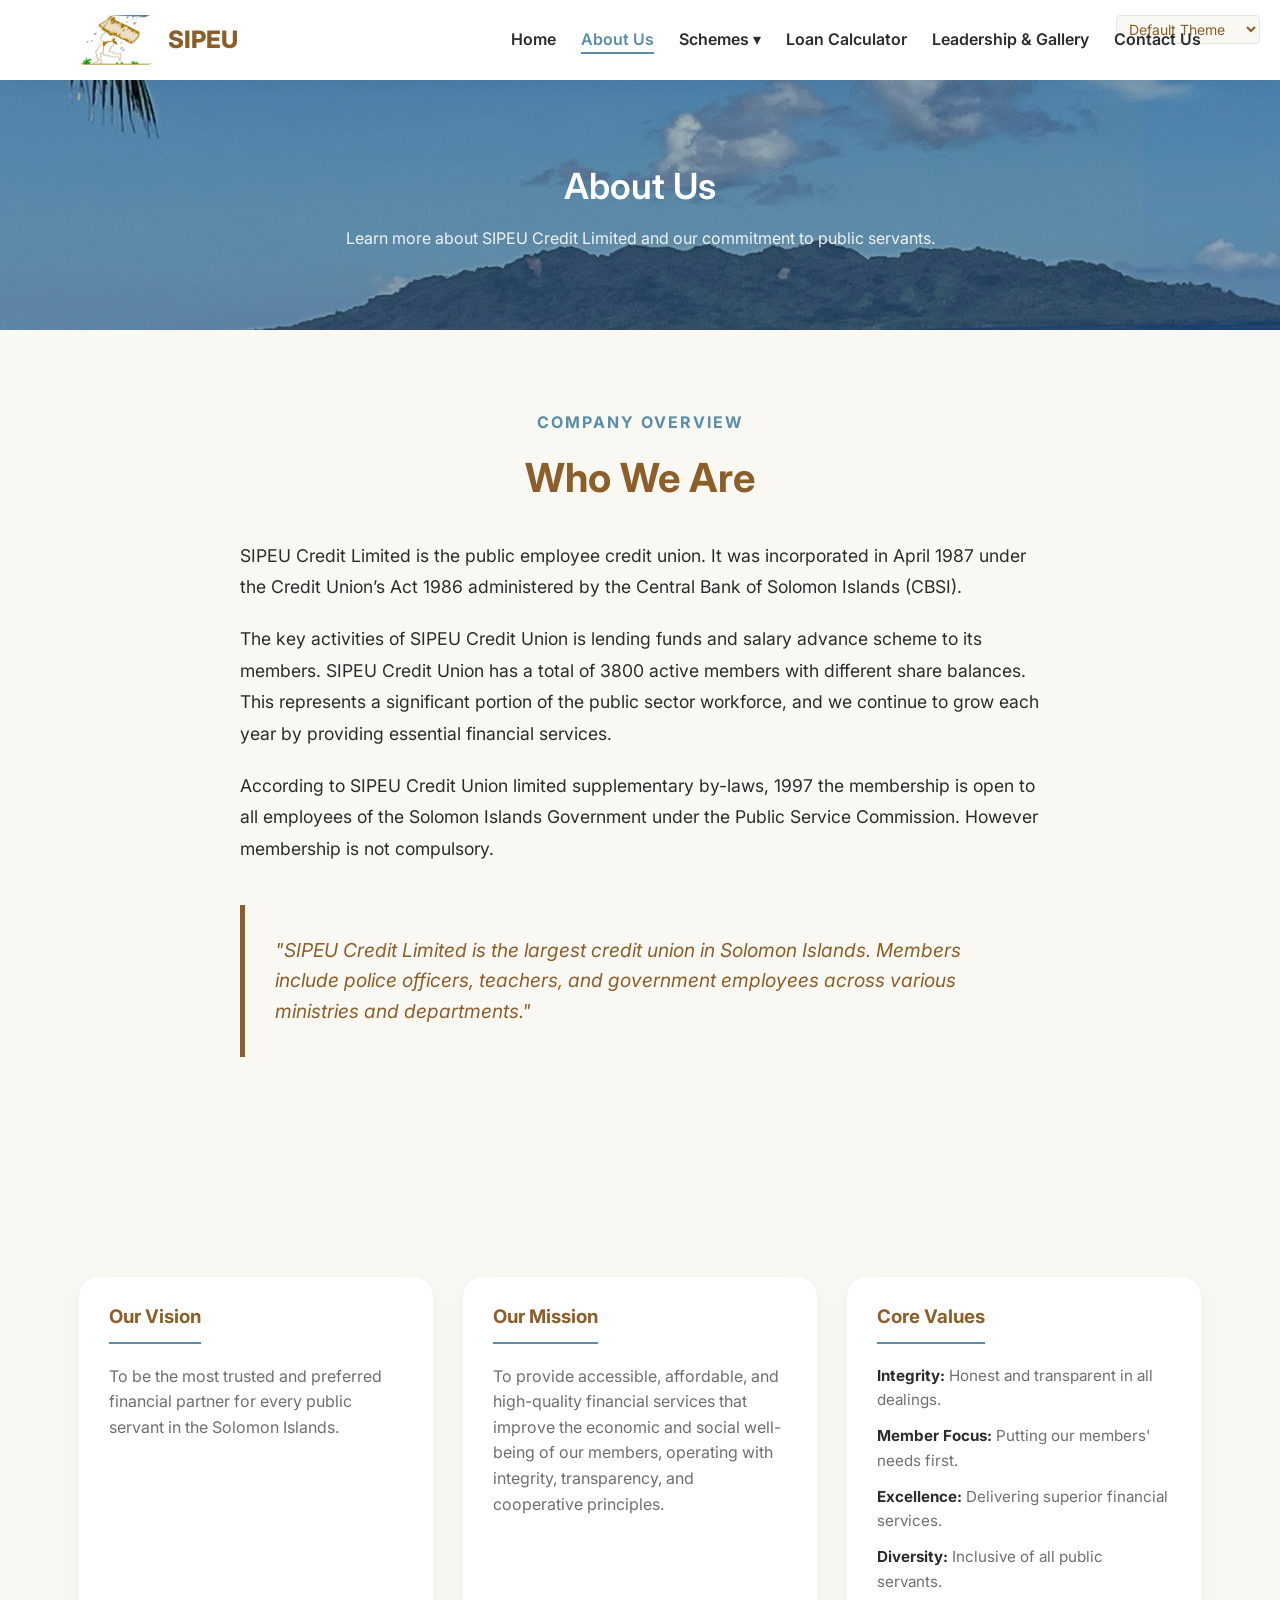
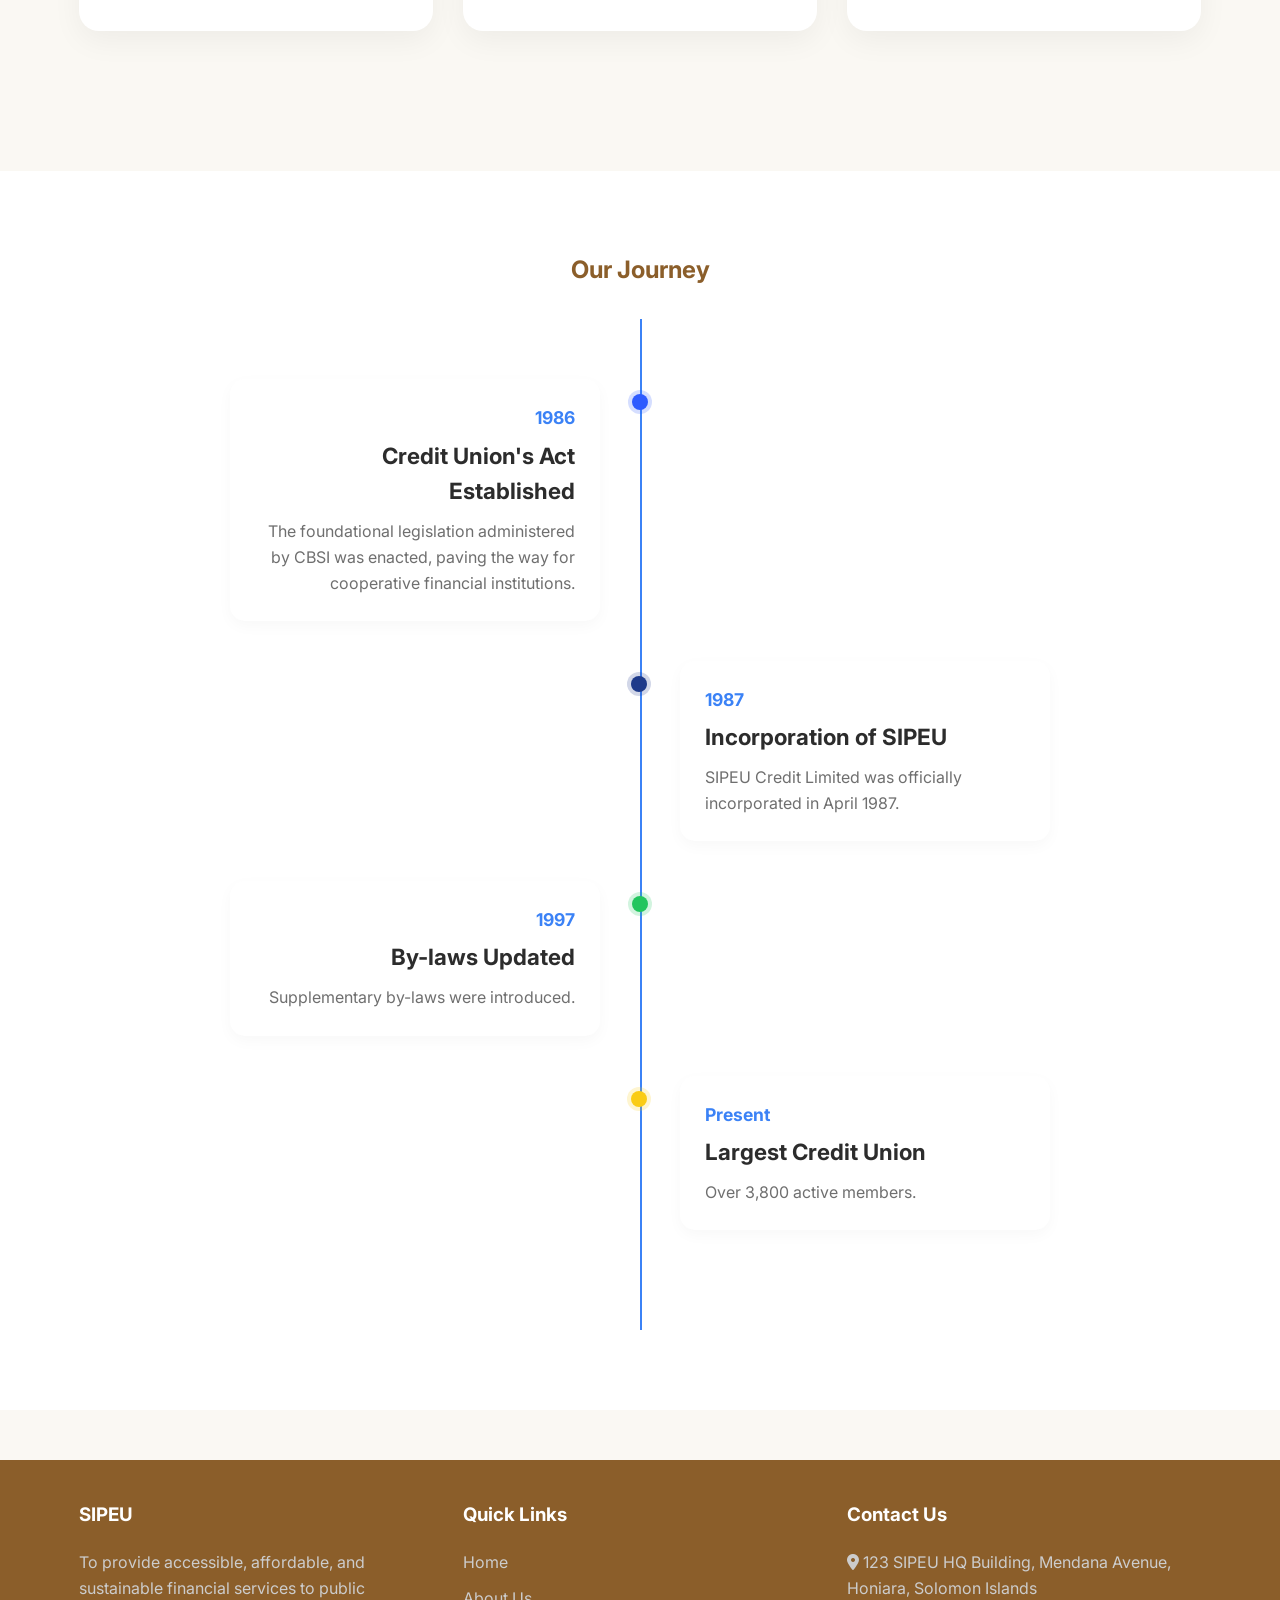
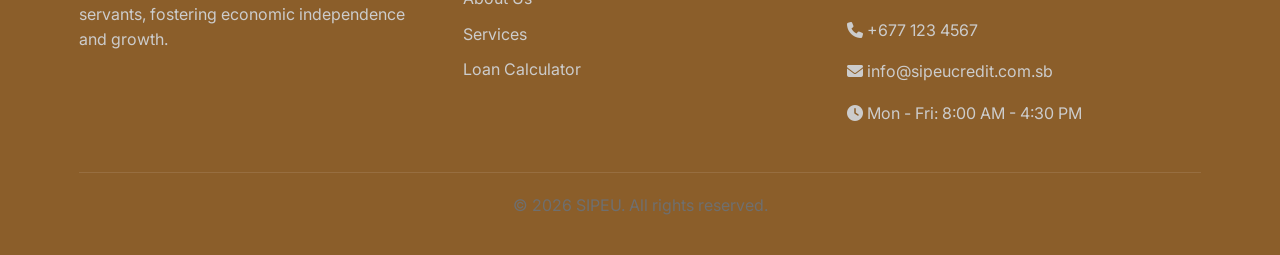
==== about.html @ 35c2a5b4 "Add files via upload" ====
<!DOCTYPE html>
<html lang="en">
<head>
    <meta charset="UTF-8">
    <meta name="viewport" content="width=device-width, initial-scale=1.0">
    <title>SIPEU</title>
    <!-- Google Fonts -->
    <link rel="preconnect" href="https://fonts.googleapis.com">
    <link rel="preconnect" href="https://fonts.gstatic.com" crossorigin>
    <link href="https://fonts.googleapis.com/css2?family=Inter:wght@400;600;800&display=swap" rel="stylesheet">
    <!-- Main CSS -->
    <link rel="stylesheet" href="assets/style.css">
    
    <!-- Theme Configuration Override -->
    <style>
        :root {
            --primary-color: #8B5E2A;
            --secondary-color: #5A8DA8;
            --bg-color: #FAF8F3;
            --white: #FFFFFF;
            --text-color: #2C2C2C;
            --light-text: #6F6F6F;
            --border-color: #E5E5E5;
            
            --success: #22C55E;
            --warning: #FACC15;
            --info: #3B82F6;
        }
    </style>
    <script>
        const themes = {
            default: {
                "--primary-color": "#8B5E2A",
                "--secondary-color": "#5A8DA8"
            },
            blue: { "--primary-color": "#1E3A8A", "--secondary-color": "#3B82F6" },
            green: { "--primary-color": "#2E7D32", "--secondary-color": "#66BB6A" },
            gold: { "--primary-color": "#C9A227", "--secondary-color": "#E5C158" },
            ocean: { "--primary-color": "#0EA5E9", "--secondary-color": "#38BDF8" }
        };

        function applyTheme(themeName) {
            if (!themes[themeName]) return;
            const theme = themes[themeName];
            Object.keys(theme).forEach(key => {
                document.documentElement.style.setProperty(key, theme[key]);
            });
            localStorage.setItem("sipeu_theme", themeName);
        }

        // Fast synchronous check to prevent FOUC (flash of unstyled content)
        const savedTheme = localStorage.getItem("sipeu_theme");
        if (savedTheme && themes[savedTheme]) {
            applyTheme(savedTheme);
        }
        
        // Sync both dropdown menu selections when DOM loads
        document.addEventListener("DOMContentLoaded", () => {
            document.querySelectorAll(".theme-select").forEach(select => {
                if (savedTheme) select.value = savedTheme;
            });
        });
    </script>
    
    <!-- FontAwesome for Icons -->
    <link rel="stylesheet" href="https://cdnjs.cloudflare.com/ajax/libs/font-awesome/6.4.0/css/all.min.css">
</head>
<body oncontextmenu="return false;">

<nav class="navbar">
    <div class="container">
        <!-- Desktop Theme Switcher -->
        <div class="theme-desktop">
            <select class="theme-select" onchange="applyTheme(this.value)" style="border: 1px solid var(--border-color); background: var(--bg-color); color: var(--primary-color); padding: 4px 8px; border-radius: 4px; font-size: 14px; cursor: pointer; outline: none;">
                <option value="default">Default Theme</option>
                <option value="blue">Corporate Blue</option>
                <option value="green">Nature Premium</option>
                <option value="gold">Premium Gold</option>
                <option value="ocean">Ocean Clean</option>
            </select>
        </div>

        <a href="index.html" class="nav-brand">
            <img src="assets/logo.png" alt="Logo">
            <span>SIPEU</span>
        </a>
        
        <ul class="nav-links">
            <li><a href="index.html" class="">Home</a></li>
            <li><a href="about.html" class="active">About Us</a></li>
            <li class="dropdown">
                <a href="#" class="">Schemes ▾</a>
                <ul class="dropdown-menu">
                    <li><a href="loan.html">Loan Scheme</a></li>
                    <li><a href="advance.html">Advance Scheme</a></li>
                </ul>
            </li>
            <li><a href="calculator.html" class="">Loan Calculator</a></li>
            <li><a href="team.html" class="">Leadership & Gallery</a></li>
            <li><a href="contact.html" class="">Contact Us</a></li>
            
            <li class="theme-mobile">
                <label>Theme Selection</label>
                <select class="theme-select" onchange="applyTheme(this.value)">
                    <option value="default">Default Theme</option>
                    <option value="blue">Corporate Blue</option>
                    <option value="green">Nature Premium</option>
                    <option value="gold">Premium Gold</option>
                    <option value="ocean">Ocean Clean</option>
                </select>
            </li>
        </ul>

        <button class="mobile-menu-btn">
            <i class="fas fa-bars"></i>
        </button>
    </div>
</nav>

<style>
.mission-vision-grid {
    display: grid;
    grid-template-columns: 1fr 1fr;
    gap: 40px;
    margin-top: 50px;
}

.mv-card {
    background: var(--white);
    padding: 40px;
    border-radius: var(--card-radius);
    box-shadow: var(--box-shadow);
    text-align: center;
}

.mv-icon {
    font-size: 3rem;
    color: var(--secondary-color);
    margin-bottom: 20px;
}

@media (max-width: 768px) {
    .mission-vision-grid {
        grid-template-columns: 1fr;
    }
}
</style>

<section class="page-banner" style="background-image: url('assets/hero.jpg');">
    <div class="overlay"></div>
    <div class="banner-content container">
        <h1>About Us</h1>
        <p>Learn more about SIPEU Credit Limited and our commitment to public servants.</p>
    </div>
</section>

<section class="section">
    <div class="container">
        <div class="row" style="max-width: 800px; margin: 0 auto; text-align: center;">
            <div style="color: var(--secondary-color); font-weight: 700; letter-spacing: 2px; text-transform: uppercase; margin-bottom: 10px;">COMPANY OVERVIEW</div>
            <h2 style="color: var(--primary-color); font-size: 2.5rem; margin-bottom: 30px;">Who We Are</h2>
            
            <p style="font-size: 1.1rem; line-height: 1.8; color: var(--text-color); margin-bottom: 20px; text-align: left;">
                SIPEU Credit Limited is the public employee credit union. It was incorporated in April 1987 under the Credit Union’s Act 1986 administered by the Central Bank of Solomon Islands (CBSI).            </p>
            <p style="font-size: 1.1rem; line-height: 1.8; color: var(--text-color); margin-bottom: 20px; text-align: left;">
                The key activities of SIPEU Credit Union is lending funds and salary advance scheme to its members. SIPEU Credit Union has a total of 3800 active members with different share balances. This represents a significant portion of the public sector workforce, and we continue to grow each year by providing essential financial services.            </p>
            <p style="font-size: 1.1rem; line-height: 1.8; color: var(--text-color); margin-bottom: 40px; text-align: left;">
                According to SIPEU Credit Union limited supplementary by-laws, 1997 the membership is open to all employees of the Solomon Islands Government under the Public Service Commission. However membership is not compulsory.            </p>
            
            <div style="background: var(--bg-color); border-left: 5px solid var(--primary-color); padding: 30px; border-radius: 0 var(--card-radius) var(--card-radius) 0; text-align: left; font-style: italic; font-size: 1.2rem; color: var(--primary-color);">
                "SIPEU Credit Limited is the largest credit union in Solomon Islands. Members include police officers, teachers, and government employees across various ministries and departments."
            </div>
        </div>
    </div>
</section>

<section class="section" style="background-color: var(--bg-color);">
    <div class="container">
        <div class="top-cards">
            <!-- Our Vision -->
            <div class="fin-card">
                <h3>Our Vision</h3>
                <p>To be the most trusted and preferred financial partner for every public servant in the Solomon Islands.</p>
            </div>

            <!-- Our Mission -->
            <div class="fin-card">
                <h3>Our Mission</h3>
                <p>To provide accessible, affordable, and high-quality financial services that improve the economic and social well-being of our members, operating with integrity, transparency, and cooperative principles.</p>
            </div>

            <!-- Core Values -->
            <div class="fin-card">
                <h3>Core Values</h3>
                                <p style="margin-bottom: 12px; font-size: 0.95rem;">
                    <b style="color: var(--text-color);">Integrity:</b> 
                    Honest and transparent in all dealings.                </p>
                                <p style="margin-bottom: 12px; font-size: 0.95rem;">
                    <b style="color: var(--text-color);">Member Focus:</b> 
                    Putting our members&#039; needs first.                </p>
                                <p style="margin-bottom: 12px; font-size: 0.95rem;">
                    <b style="color: var(--text-color);">Excellence:</b> 
                    Delivering superior financial services.                </p>
                                <p style="margin-bottom: 12px; font-size: 0.95rem;">
                    <b style="color: var(--text-color);">Diversity:</b> 
                    Inclusive of all public servants.                </p>
                            </div>
        </div>
    </div>
</section>

<section class="section" style="background-color: var(--white);">
    <div class="container">
        <h2 class="text-center" style="color: var(--primary-color); margin-bottom: 30px;">Our Journey</h2>
        <div class="timeline">
                        <div class="timeline-item left">
                <div class="timeline-dot blue"></div>
                <div class="timeline-content">
                    <h4>1986</h4>
                    <h3>Credit Union&#039;s Act Established</h3>
                    <p>The foundational legislation administered by CBSI was enacted, paving the way for cooperative financial institutions.</p>
                </div>
            </div>
                        <div class="timeline-item right">
                <div class="timeline-dot dark"></div>
                <div class="timeline-content">
                    <h4>1987</h4>
                    <h3>Incorporation of SIPEU</h3>
                    <p>SIPEU Credit Limited was officially incorporated in April 1987.</p>
                </div>
            </div>
                        <div class="timeline-item left">
                <div class="timeline-dot green"></div>
                <div class="timeline-content">
                    <h4>1997</h4>
                    <h3>By-laws Updated</h3>
                    <p>Supplementary by-laws were introduced.</p>
                </div>
            </div>
                        <div class="timeline-item right">
                <div class="timeline-dot gold"></div>
                <div class="timeline-content">
                    <h4>Present</h4>
                    <h3>Largest Credit Union</h3>
                    <p>Over 3,800 active members.</p>
                </div>
            </div>
                    </div>
    </div>
</section>

<footer>
    <div class="container">
        <div class="footer-content">
            <div class="footer-col">
                <h3>SIPEU</h3>
                <p>To provide accessible, affordable, and sustainable financial services to public servants, fostering economic independence and growth.</p>
            </div>
            
            <div class="footer-col">
                <h3>Quick Links</h3>
                <ul style="list-style: none; padding: 0;">
                    <li style="margin-bottom: 10px;"><a href="index.html" style="color: #ccc;">Home</a></li>
                    <li style="margin-bottom: 10px;"><a href="about.html" style="color: #ccc;">About Us</a></li>
                    <li style="margin-bottom: 10px;"><a href="services.html" style="color: #ccc;">Services</a></li>
                    <li style="margin-bottom: 10px;"><a href="calculator.html" style="color: #ccc;">Loan Calculator</a></li>
                </ul>
            </div>
            
            <div class="footer-col">
                <h3>Contact Us</h3>
                <p><i class="fas fa-map-marker-alt"></i> 123 SIPEU HQ Building, Mendana Avenue, Honiara, Solomon Islands</p>
                <p><i class="fas fa-phone"></i> +677 123 4567</p>
                <p><i class="fas fa-envelope"></i> info@sipeucredit.com.sb</p>
                <p><i class="fas fa-clock"></i> Mon - Fri: 8:00 AM - 4:30 PM</p>
            </div>
        </div>
        
        <div class="footer-bottom">
            <p>&copy; 2026 SIPEU. All rights reserved.</p>
        </div>
    </div>
</footer>

<script src="assets/script.js"></script>
</body>
</html>
---- assets/style.css ----
/* assets/style.css - Main Stylesheet */
:root {
  --primary-color: #8B5E2A;
  /* Brown */
  --secondary-color: #5A8DA8;
  /* Soft Blue */
  --bg-color: #F9F7F3;
  /* Beige */
  --text-color: #333333;
  --light-text: #666666;
  --white: #FFFFFF;
  --card-radius: 20px;
  --box-shadow: 0 10px 30px rgba(0, 0, 0, 0.08);
  --transition: all 0.3s ease;
}

* {
  margin: 0;
  padding: 0;
  box-sizing: border-box;
  font-family: 'Inter', system-ui, -apple-system, sans-serif;
}

body {
  background-color: var(--bg-color);
  color: var(--text-color);
  line-height: 1.6;
}

/* Typography */
h1,
h2,
h3,
h4,
h5 {
  color: var(--primary-color);
  font-weight: 700;
  margin-bottom: 1rem;
}

p {
  margin-bottom: 1rem;
  color: var(--light-text);
}

a {
  text-decoration: none;
  color: var(--secondary-color);
  transition: var(--transition);
}

a:hover {
  color: var(--primary-color);
}

/* Utilities */
.container {
  width: 90%;
  max-width: 1200px;
  margin: 0 auto;
  padding: 0 15px;
}

.section {
  padding: 80px 0;
}

.text-center {
  text-align: center;
}

.btn {
  display: inline-block;
  padding: 12px 28px;
  border-radius: 30px;
  font-weight: 600;
  cursor: pointer;
  transition: var(--transition);
  border: none;
  font-size: 1rem;
}

.btn-primary {
  background-color: var(--primary-color);
  color: var(--white);
}

.btn-primary:hover {
  background-color: #714C22;
  transform: translateY(-2px);
  box-shadow: 0 5px 15px rgba(139, 94, 42, 0.3);
}

.btn-secondary {
  background-color: var(--secondary-color);
  color: var(--white);
}

.btn-secondary:hover {
  background-color: #4A7A94;
  transform: translateY(-2px);
  box-shadow: 0 5px 15px rgba(90, 141, 168, 0.3);
}

/* Cards */
.card {
  background: var(--white);
  border-radius: var(--card-radius);
  padding: 30px;
  box-shadow: var(--box-shadow);
  transition: var(--transition);
}

.card:hover {
  transform: translateY(-5px);
  box-shadow: 0 15px 40px rgba(0, 0, 0, 0.12);
}

/* Navbar */
.navbar {
  background: var(--white);
  box-shadow: 0 2px 15px rgba(0, 0, 0, 0.05);
  position: sticky;
  top: 0;
  z-index: 1000;
}

.navbar .container {
  display: flex;
  justify-content: space-between;
  align-items: center;
  padding: 15px;
}

.nav-brand {
  display: flex;
  align-items: center;
  gap: 15px;
}

.nav-brand img {
  height: 50px;
  width: auto;
  object-fit: contain;
  border-radius: 5px;
}

.nav-brand span {
  font-size: 1.5rem;
  font-weight: 800;
  color: var(--primary-color);
}

.nav-links {
  display: flex;
  gap: 25px;
  list-style: none;
}

.nav-links a {
  font-weight: 600;
  color: var(--text-color);
  position: relative;
  padding-bottom: 5px;
}

.nav-links a::after {
  content: '';
  position: absolute;
  width: 0;
  height: 2px;
  background: var(--secondary-color);
  bottom: 0;
  left: 0;
  transition: var(--transition);
}

.nav-links a:hover::after,
.nav-links a.active::after {
  width: 100%;
}

.nav-links a.active {
  color: var(--secondary-color);
}

.mobile-menu-btn {
  display: none;
  font-size: 1.5rem;
  cursor: pointer;
  background: none;
  border: none;
  color: var(--primary-color);
}

/* Footer */
footer {
  background-color: var(--primary-color);
  color: var(--white);
  padding: 40px 0 20px;
  margin-top: 50px;
}

.footer-content {
  display: grid;
  grid-template-columns: repeat(auto-fit, minmax(250px, 1fr));
  gap: 30px;
  margin-bottom: 30px;
}

.footer-col h3 {
  color: var(--white);
  margin-bottom: 20px;
}

.footer-col p {
  color: #CCCCCC;
}

.footer-bottom {
  text-align: center;
  padding-top: 20px;
  border-top: 1px solid rgba(255, 255, 255, 0.1);
  color: #999999;
}

/* Page Banner */
.page-banner {
  position: relative;
  height: 250px;
  background-size: cover;
  background-position: center;
  display: flex;
  align-items: center;
  justify-content: center;
}

.page-banner .overlay {
  position: absolute;
  width: 100%;
  height: 100%;
  background: rgba(0, 0, 0, 0.3);
}

.page-banner .banner-content {
  position: relative;
  text-align: center;
  color: #ffffff;
  z-index: 2;
  padding: 0 15px;
}

.page-banner .banner-content h1 {
  font-size: 36px;
  font-weight: 600;
  color: #ffffff;
  margin-bottom: 10px;
}

.page-banner .banner-content p {
  font-size: 16px;
  opacity: 0.9;
  color: #ffffff;
  margin: 0;
}

/* Dropdown */
.dropdown {
  position: relative;
}

.dropdown-menu {
  display: none;
  position: absolute;
  top: 100%;
  left: 0;
  background: var(--white, white);
  min-width: 180px;
  border-radius: 10px;
  box-shadow: 0 10px 25px rgba(0, 0, 0, 0.1);
  padding: 10px 0;
  opacity: 0;
  transform: translateY(10px);
  transition: 0.3s;
  z-index: 100;
}

.dropdown-menu li {
  list-style: none;
}

.dropdown-menu li a {
  display: block;
  padding: 10px 20px;
  color: #333;
  text-decoration: none;
  font-weight: 500;
}

.dropdown-menu li a::after {
  display: none;
  /* Hide hover line inside dropdown */
}

.dropdown-menu li a:hover {
  background: #f5f5f5;
  color: var(--primary-color);
}

.dropdown:hover .dropdown-menu {
  display: block;
  opacity: 1;
  transform: translateY(0);
}

/* Responsive */
@media (max-width: 768px) {
  .dropdown-menu {
    position: static;
    box-shadow: none;
    opacity: 1;
    transform: none;
    display: none;
    padding-left: 15px;
  }

  .dropdown.active .dropdown-menu {
    display: block;
  }

  .page-banner {
    height: 180px;
  }

  .page-banner .banner-content h1 {
    font-size: 28px;
  }

  .nav-links {
    display: none;
    flex-direction: column;
    position: absolute;
    top: 100%;
    left: 0;
    width: 100%;
    background: var(--white);
    padding: 20px;
    box-shadow: 0 10px 15px rgba(0, 0, 0, 0.1);
  }

  .nav-links.show {
    display: flex;
  }

  .mobile-menu-btn {
    display: block;
  }
}

/* Fintech Grid & Timeline */
.top-cards {
  display: grid;
  grid-template-columns: repeat(auto-fit, minmax(300px, 1fr));
  gap: 30px;
  padding: 60px 0;
}

.fin-card {
  background: var(--white, #fff);
  padding: 25px 30px;
  border-radius: 20px;
  box-shadow: 0 10px 30px rgba(0, 0, 0, 0.05);
  transition: transform 0.3s;
}

.fin-card:hover {
  transform: translateY(-5px);
}

.fin-card h3 {
  color: var(--primary-color);
  margin-bottom: 20px;
  border-bottom: 2px solid var(--secondary-color);
  padding-bottom: 10px;
  display: inline-block;
}

.fin-card p {
  color: var(--light-text);
  line-height: 1.6;
}

.timeline {
  position: relative;
  padding: 60px 0;
  max-width: 900px;
  margin: 0 auto;
}

.timeline::before {
  content: "";
  position: absolute;
  left: 50%;
  width: 2px;
  height: 100%;
  background: var(--info, #2E5BFF);
  top: 0;
}

.timeline-item {
  width: 50%;
  position: relative;
  padding: 0 40px 40px;
}

.timeline-item.left {
  text-align: right;
  left: 0;
}

.timeline-item.right {
  left: 50%;
  text-align: left;
}

.timeline-dot {
  width: 16px;
  height: 16px;
  border-radius: 50%;
  position: absolute;
  top: 15px;
  z-index: 2;
}

.timeline-item.left .timeline-dot {
  right: -8px;
}

.timeline-item.right .timeline-dot {
  left: -9px;
}

.timeline-dot.blue {
  background: #2E5BFF;
  box-shadow: 0 0 0 4px rgba(46, 91, 255, 0.2);
}

.timeline-dot.dark {
  background: #1E3A8A;
  box-shadow: 0 0 0 4px rgba(30, 58, 138, 0.2);
}

.timeline-dot.green {
  background: #22C55E;
  box-shadow: 0 0 0 4px rgba(34, 197, 94, 0.2);
}

.timeline-dot.gold {
  background: #FACC15;
  box-shadow: 0 0 0 4px rgba(250, 204, 21, 0.2);
}

.timeline-content {
  background: var(--white, #f9fafc);
  padding: 25px;
  border-radius: 15px;
  box-shadow: 0 5px 15px rgba(0, 0, 0, 0.03);
  display: inline-block;
  width: 100%;
}

.timeline-content h4 {
  color: var(--info, #2E5BFF);
  font-size: 1.1rem;
  margin-bottom: 5px;
  font-weight: 700;
}

.timeline-content h3 {
  color: var(--text-color);
  font-size: 1.4rem;
  margin-bottom: 10px;
}

.timeline-content p {
  margin: 0;
  color: var(--light-text);
}

@media (max-width: 768px) {
  .top-cards {
    grid-template-columns: 1fr;
    padding: 30px 0;
  }

  .timeline::before {
    left: 20px;
  }

  .timeline-item {
    width: 100%;
    padding-left: 50px;
    padding-right: 0;
  }

  .timeline-item.left,
  .timeline-item.right {
    left: 0;
    text-align: left;
  }

  .timeline-item.left .timeline-dot,
  .timeline-item.right .timeline-dot {
    left: 12px;
  }
}

/* Stats Section */
.stats {
  margin-top: -80px;
  padding: 0;
  position: relative;
  z-index: 10;
}

.stats-container {
  background: var(--white, #ffffff);
  border-radius: 20px;
  box-shadow: 0 10px 30px rgba(0, 0, 0, 0.08);
  display: grid;
  grid-template-columns: repeat(4, 1fr);
  text-align: center;
  padding: 30px;
  max-width: 1200px;
  margin: 0 auto;
}

.stat-box {
  border-right: 1px solid var(--border-color, #eee);
  padding: 10px 20px;
}

.stat-box:last-child {
  border-right: none;
}

.stat-box .icon {
  font-size: 32px;
  margin-bottom: 15px;
  color: var(--secondary-color);
}

.stat-box h2 {
  font-size: 32px;
  margin: 10px 0 5px;
  color: var(--primary-color);
}

.stat-box p {
  color: #666;
  margin-bottom: 5px;
  font-weight: 600;
}

.stat-box small {
  color: #999;
  font-size: 0.85rem;
}

@media (max-width: 992px) {
  .stats-container {
    grid-template-columns: repeat(2, 1fr);
  }

  .stat-box {
    border-right: none;
    border-bottom: 1px solid #eee;
    padding: 20px 10px;
  }

  .stat-box:nth-last-child(-n+2) {
    border-bottom: none;
  }
}

@media (max-width: 576px) {
  .stats-container {
    grid-template-columns: 1fr;
  }

  .stat-box {
    border-bottom: 1px solid #eee !important;
  }

  .stat-box:last-child {
    border-bottom: none !important;
  }
}

/* Hero Center UI updates in global CSS */
.hero-logo {
  width: 130px;
  height: auto;
  margin-bottom: 5px;
  border-radius: 20px;
  padding: 5px;
  background: rgba(255, 255, 255, 0.15);
  backdrop-filter: blur(5px);
  -webkit-backdrop-filter: blur(5px);
  box-shadow: 0 10px 25px rgba(0, 0, 0, 0.2);
  display: inline-block;
}

@media (max-width: 768px) {
  .hero-logo {
    width: 80px;
  }
}

/* Dual Theme Switcher */
.theme-desktop {
  position: absolute;
  right: 20px;
  top: 15px;
  display: block;
}

.theme-mobile {
  display: none;
}

@media (max-width: 768px) {
  .theme-desktop {
    display: none;
  }
  
  .theme-mobile {
    display: block;
    margin-top: 15px;
    border-top: 1px solid var(--border-color, #eee);
    padding-top: 15px;
  }

  .theme-mobile label {
    display: block;
    font-size: 14px;
    color: var(--light-text, #666);
    margin-bottom: 5px;
  }

  .theme-mobile select {
    width: 100%;
    padding: 10px;
    border-radius: 8px;
    border: 1px solid var(--border-color, #ddd);
    background: var(--bg-color, #fff);
    color: var(--text-color, #333);
    font-family: inherit;
    font-size: 16px;
    outline: none;
  }
}
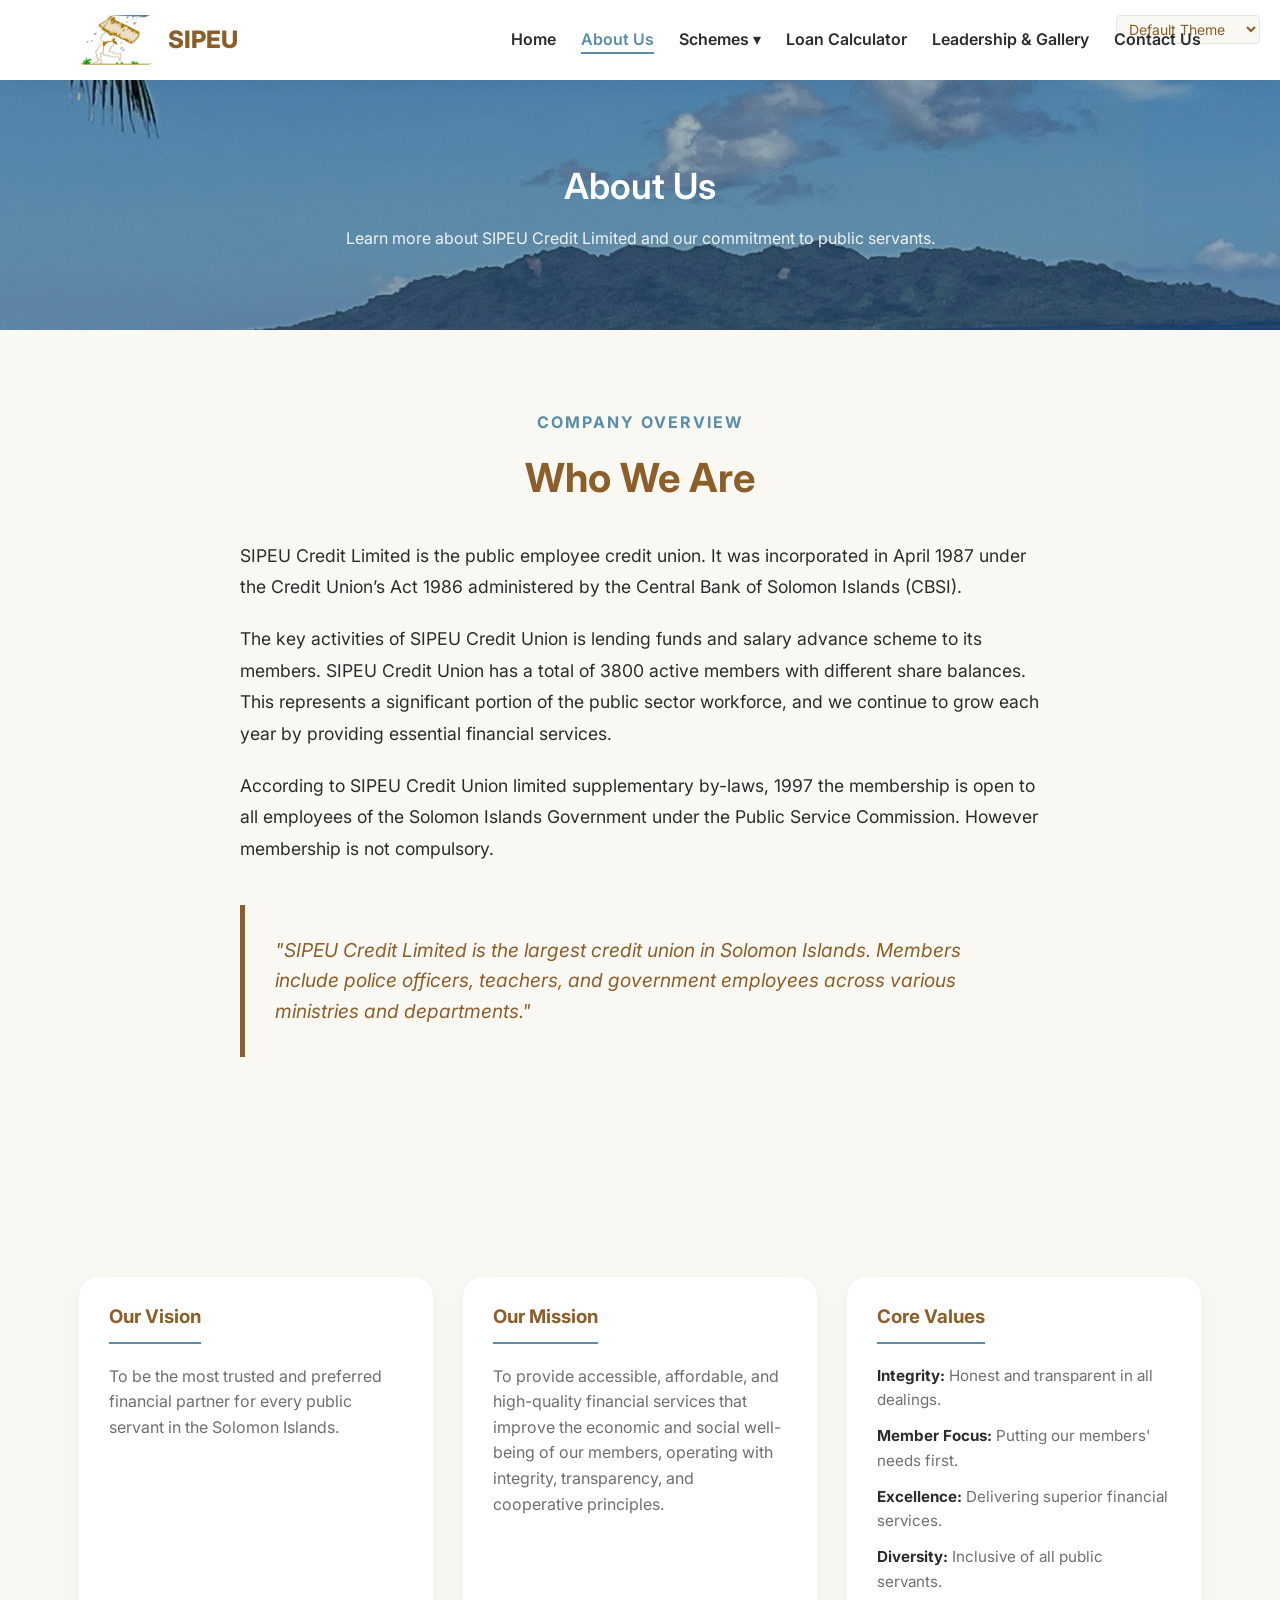
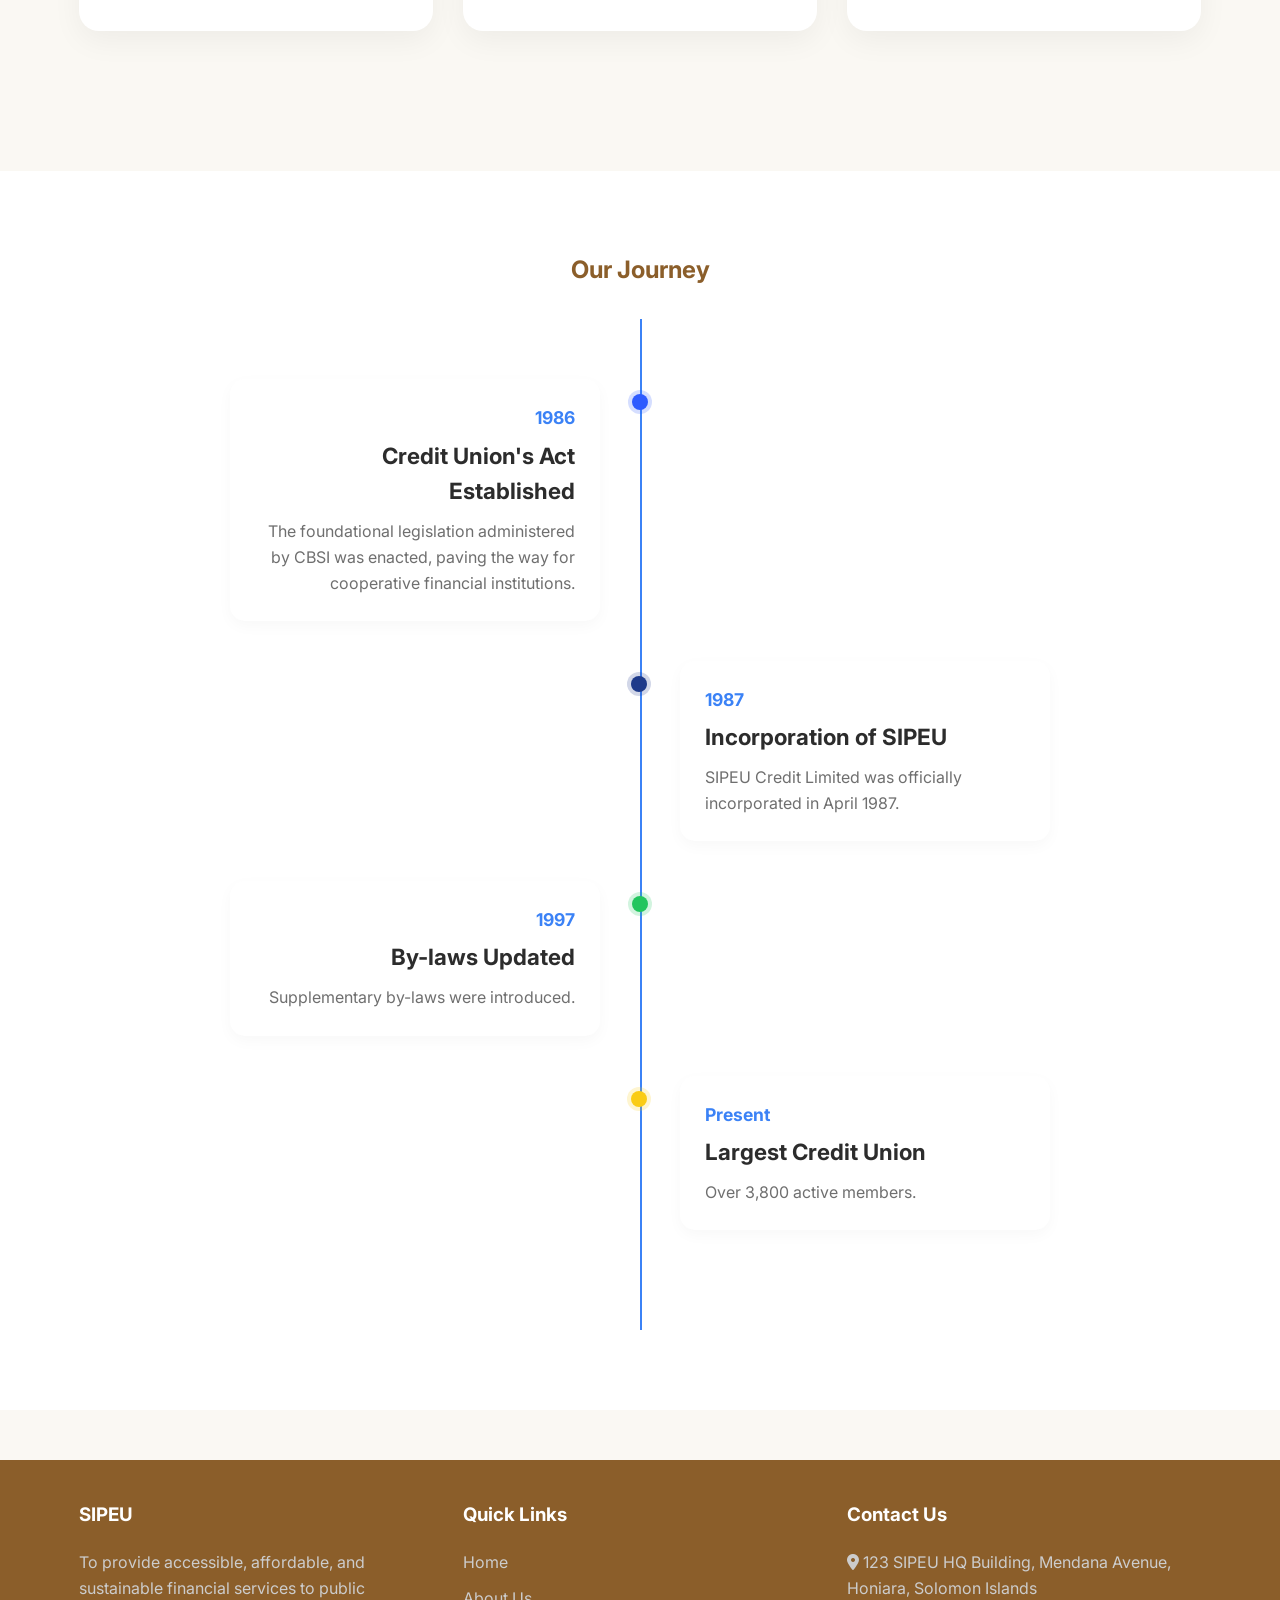
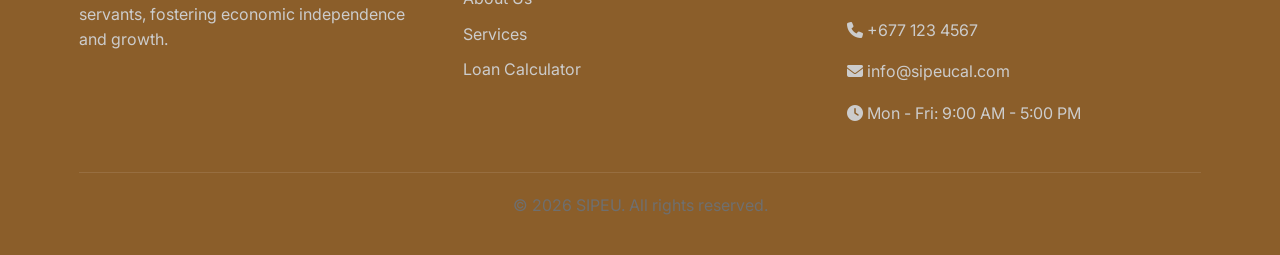
==== commit 3dd83b6e: "Add files via upload" ====
--- a/about.html
+++ b/about.html
@@ -271,8 +271,8 @@
                 <h3>Contact Us</h3>
                 <p><i class="fas fa-map-marker-alt"></i> 123 SIPEU HQ Building, Mendana Avenue, Honiara, Solomon Islands</p>
                 <p><i class="fas fa-phone"></i> +677 123 4567</p>
-                <p><i class="fas fa-envelope"></i> info@sipeucredit.com.sb</p>
-                <p><i class="fas fa-clock"></i> Mon - Fri: 8:00 AM - 4:30 PM</p>
+                <p><i class="fas fa-envelope"></i> info@sipeucal.com</p>
+                <p><i class="fas fa-clock"></i> Mon - Fri: 9:00 AM - 5:00 PM</p>
             </div>
         </div>
         
